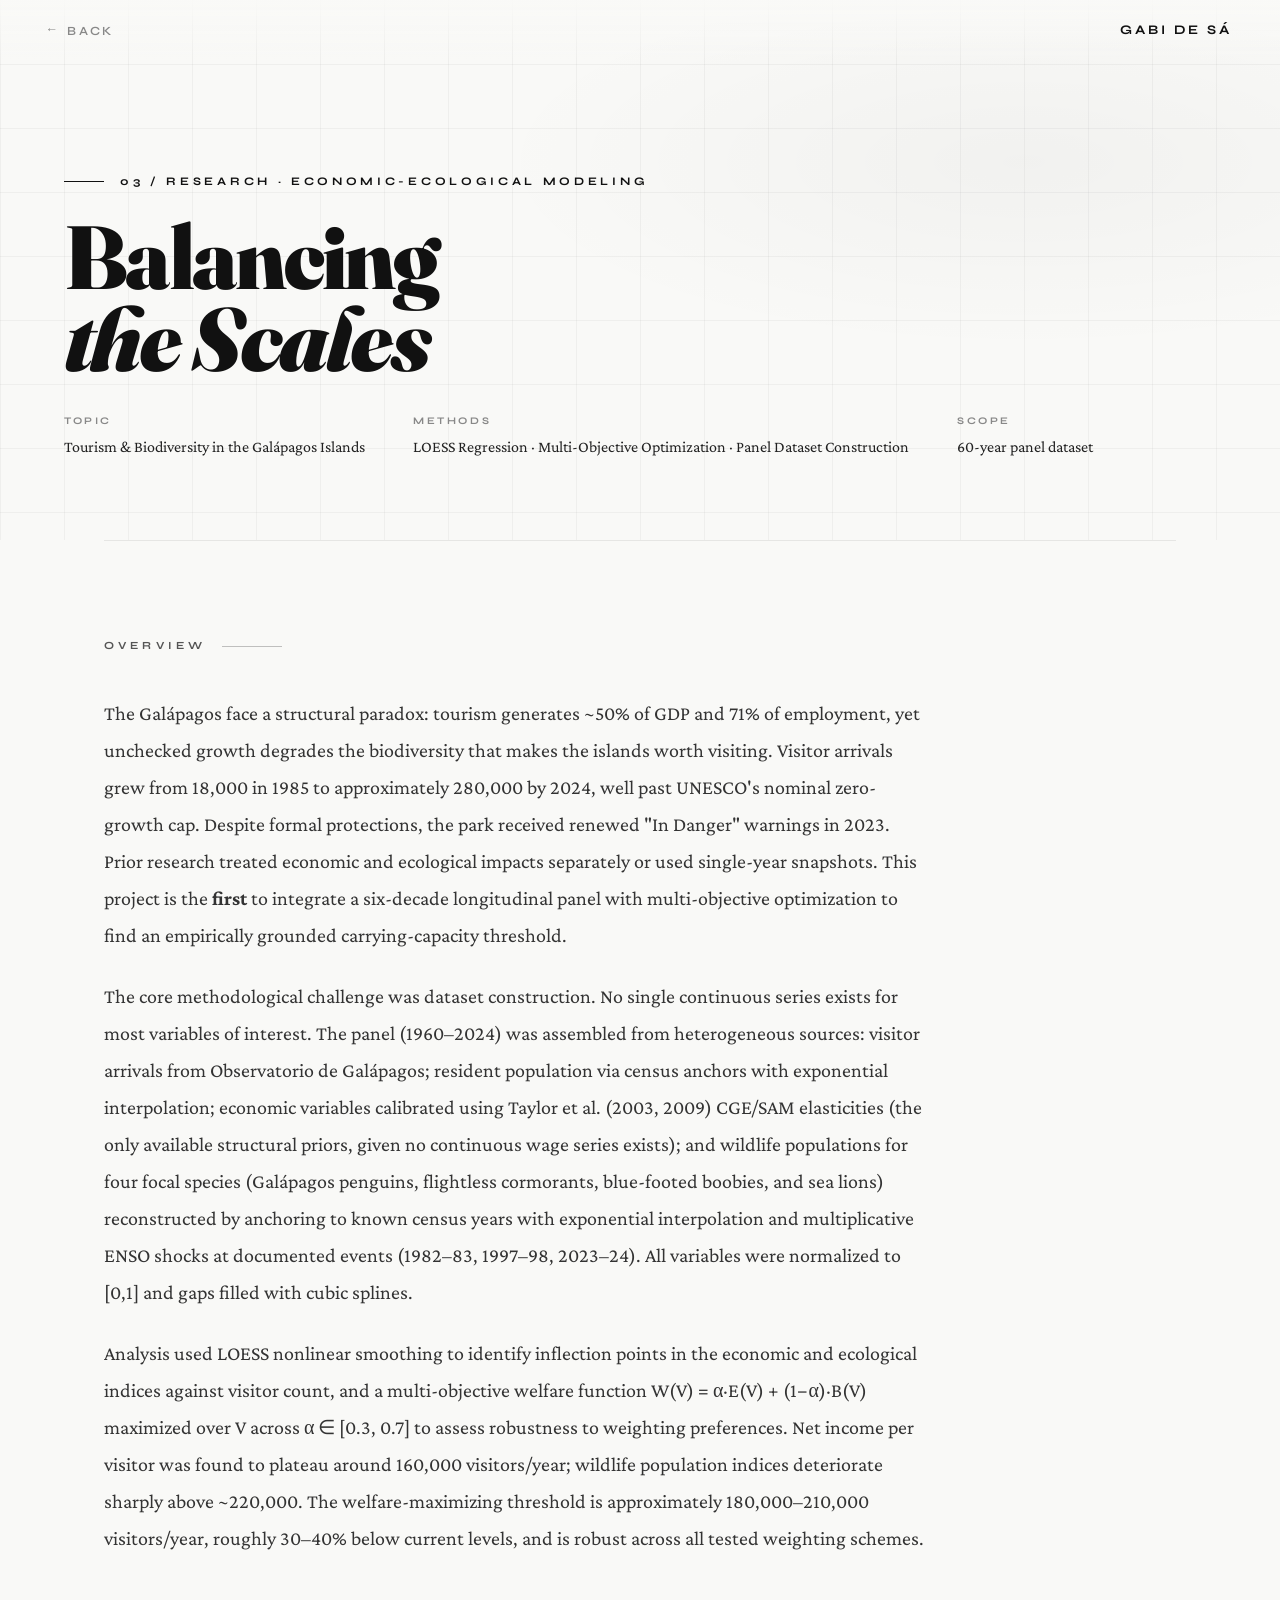
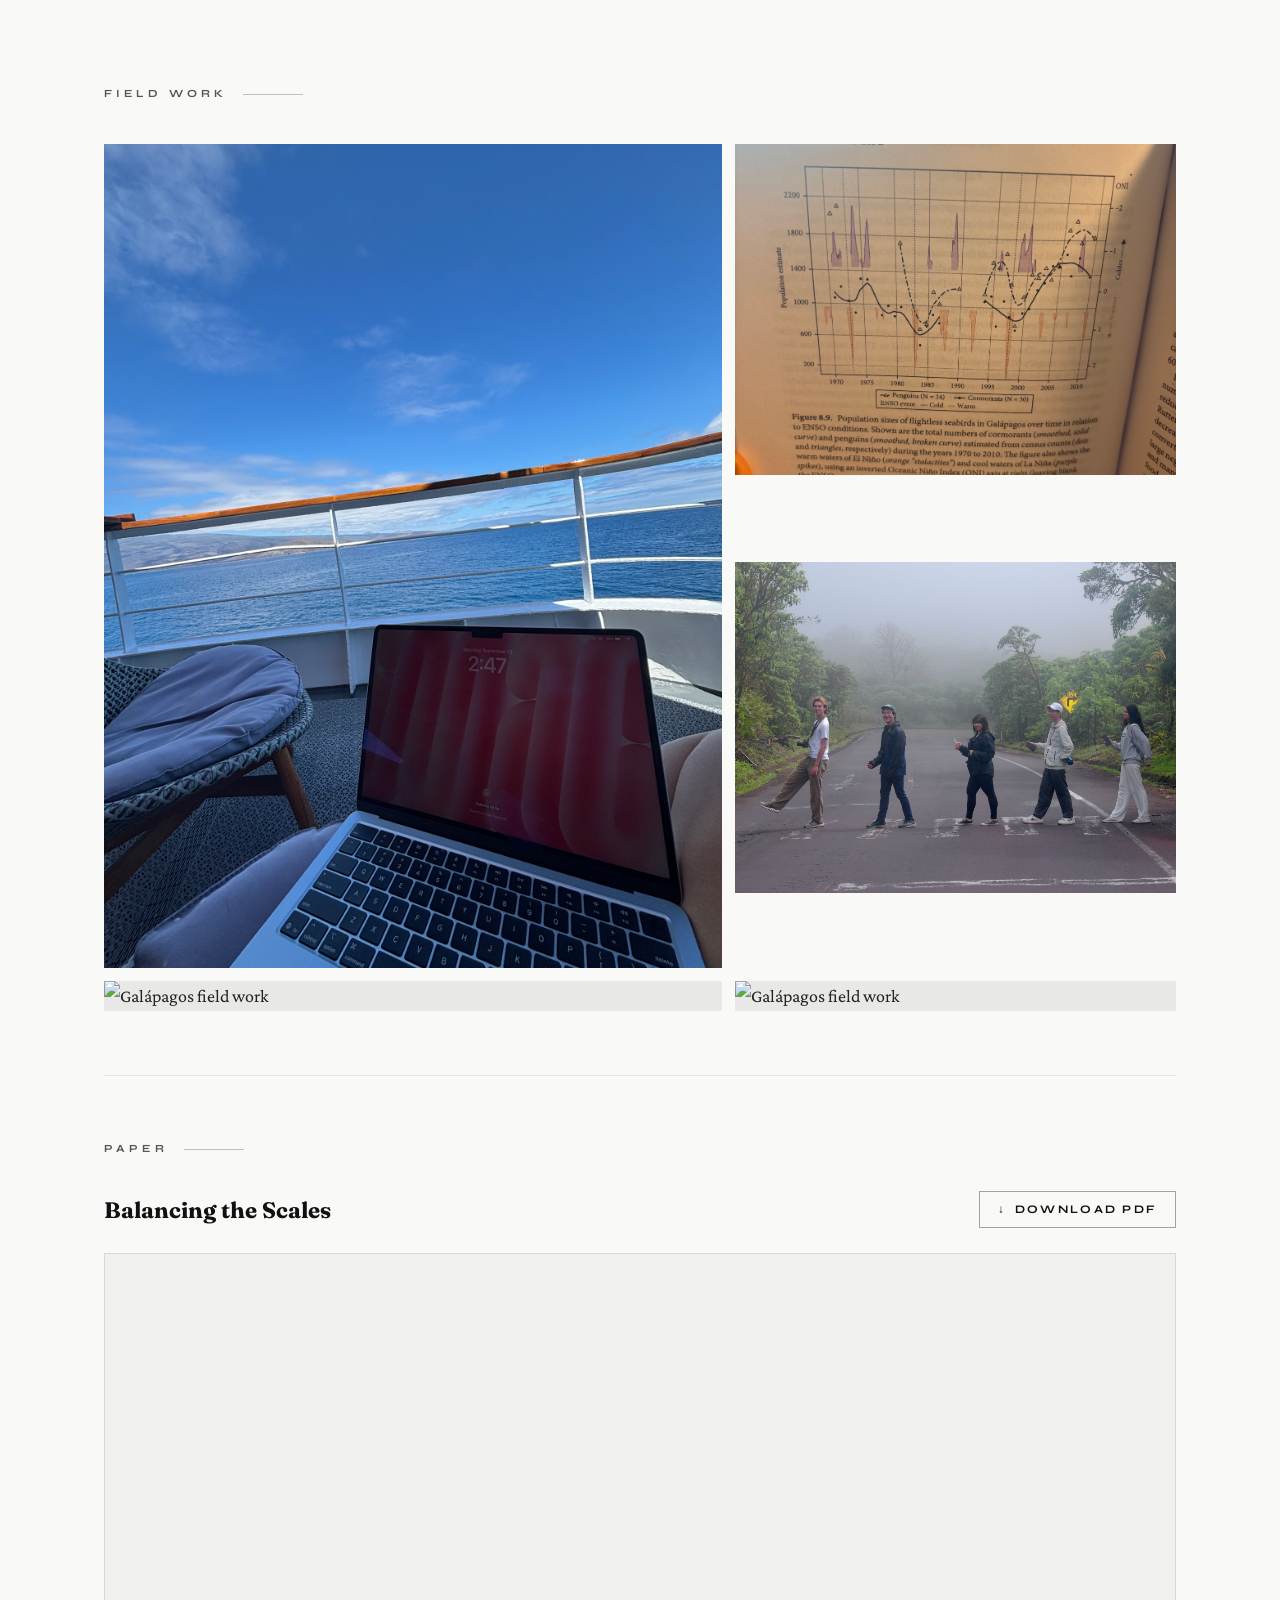
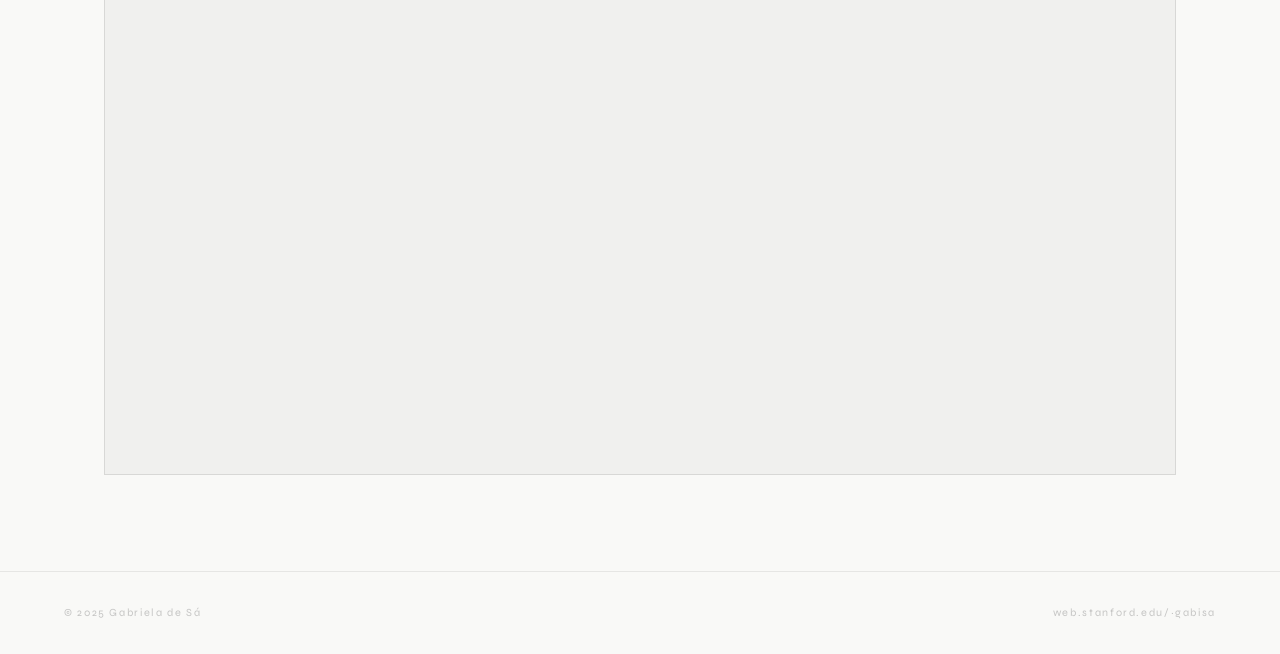
==== galapagos.html @ c9e09391 "Initial commit: personal portfolio site" ====
<!DOCTYPE html>
<html lang="en">
<head>
  <meta charset="UTF-8">
  <meta name="viewport" content="width=device-width, initial-scale=1.0">
  <title>Galápagos — Gabi de Sá</title>
  <link rel="preconnect" href="https://fonts.googleapis.com">
  <link rel="preconnect" href="https://fonts.gstatic.com" crossorigin>
  <link href="https://fonts.googleapis.com/css2?family=Fraunces:ital,opsz,wght@0,9..144,300..900;1,9..144,300..900&family=Syne:wght@400..800&family=Crimson+Pro:ital,wght@0,300..700;1,300..700&display=swap" rel="stylesheet">
  <link rel="stylesheet" href="styles.css">
  <style>
    /* ── PROJECT PAGE OVERRIDES ── */
    body { overflow-x: hidden; }

    .project-nav {
      position: fixed; top: 0; left: 0; right: 0; z-index: 100;
      padding: 1.2rem 3rem;
      display: flex; justify-content: space-between; align-items: center;
      background: linear-gradient(to bottom, rgba(249,249,247,0.97) 0%, transparent 100%);
    }
    .back-link {
      font-family: 'Syne', sans-serif; font-size: 0.78rem; font-weight: 600;
      letter-spacing: 0.18em; text-transform: uppercase;
      color: #888888; text-decoration: none; transition: color 0.2s;
      display: flex; align-items: center; gap: 0.6rem;
    }
    .back-link::before { content: '←'; font-family: monospace; }
    .back-link:hover { color: #111111; }
    .project-nav-name {
      font-family: 'Syne', sans-serif; font-weight: 700;
      font-size: 0.82rem; letter-spacing: 0.22em; text-transform: uppercase;
      color: #111111;
    }

    /* ── HERO ── */
    .project-hero {
      min-height: 60vh;
      display: flex; flex-direction: column; justify-content: flex-end;
      padding: 0 4rem 5rem;
      position: relative; overflow: hidden;
      background: var(--bg);
    }
    .project-hero-bg {
      position: absolute; inset: 0;
      background:
        radial-gradient(ellipse 60% 50% at 80% 30%, rgba(0,0,0,0.03) 0%, transparent 70%),
        var(--bg);
    }
    .project-hero-bg::after {
      content: '';
      position: absolute; inset: 0;
      background-image:
        linear-gradient(rgba(0,0,0,0.04) 1px, transparent 1px),
        linear-gradient(90deg, rgba(0,0,0,0.04) 1px, transparent 1px);
      background-size: 64px 64px;
    }
    .project-hero-content { position: relative; z-index: 1; margin-top: auto; }
    .project-tag {
      font-family: 'Syne', sans-serif; font-size: 0.72rem; font-weight: 700;
      letter-spacing: 0.32em; text-transform: uppercase; color: #111111;
      margin-bottom: 1.5rem;
      display: flex; align-items: center; gap: 1rem;
    }
    .project-tag::before {
      content: ''; display: block;
      width: 40px; height: 1px; background: #111111;
    }
    .project-title {
      font-family: 'Fraunces', Georgia, serif;
      font-size: clamp(2.8rem, 7vw, 7rem);
      font-weight: 900; line-height: 0.92; letter-spacing: -0.03em;
      color: #111111; margin-bottom: 2rem;
    }
    .project-title em { font-style: italic; }
    .project-meta {
      display: flex; gap: 3rem; flex-wrap: wrap; align-items: flex-start;
    }
    .meta-item { display: flex; flex-direction: column; gap: 0.2rem; }
    .meta-label {
      font-family: 'Syne', sans-serif; font-size: 0.63rem; font-weight: 700;
      letter-spacing: 0.26em; text-transform: uppercase; color: #888888;
    }
    .meta-value {
      font-family: 'Crimson Pro', Georgia, serif;
      font-size: 1rem; color: #222222;
    }

    /* ── CONTENT SECTIONS ── */
    .project-body { max-width: 1200px; margin: 0 auto; padding: 0 4rem; }

    /* Description */
    .desc-section {
      padding: 6rem 0 4rem;
      border-top: 1px solid rgba(0,0,0,0.08);
    }
    .desc-section .section-label { margin-bottom: 2.5rem; }
    .desc-text {
      font-family: 'Crimson Pro', Georgia, serif;
      font-size: 1.25rem; line-height: 1.85; color: #333333;
      max-width: 820px;
    }
    .desc-text + .desc-text { margin-top: 1.5rem; }

    /* Gallery */
    .gallery-section { padding: 4rem 0; }
    .gallery-section .section-label { margin-bottom: 2.5rem; }
    .gallery-grid {
      display: grid;
      grid-template-columns: 1.4fr 1fr;
      grid-template-rows: auto auto;
      gap: 0.8rem;
    }
    .gallery-item {
      overflow: hidden; position: relative;
      background: #e8e8e6;
    }
    .gallery-item img {
      width: 100%; height: 100%;
      object-fit: cover; display: block;
      transition: transform 0.6s cubic-bezier(0.16,1,0.3,1);
    }
    .gallery-item:hover img { transform: scale(1.03); }
    .gallery-item.large { grid-row: span 2; }
    .gallery-item.tall { aspect-ratio: 4/3; }
    .gallery-item.wide { aspect-ratio: 16/9; }

    /* PDF */
    .pdf-section {
      padding: 4rem 0 6rem;
      border-top: 1px solid rgba(0,0,0,0.08);
    }
    .pdf-section .section-label { margin-bottom: 2rem; }
    .pdf-header {
      display: flex; justify-content: space-between; align-items: center;
      margin-bottom: 1.5rem; flex-wrap: wrap; gap: 1rem;
    }
    .pdf-title-text {
      font-family: 'Fraunces', Georgia, serif;
      font-size: 1.4rem; font-weight: 700; color: #111111;
    }
    .pdf-download {
      font-family: 'Syne', sans-serif; font-size: 0.72rem; font-weight: 700;
      letter-spacing: 0.2em; text-transform: uppercase;
      color: #111111; text-decoration: none;
      border: 1px solid rgba(0,0,0,0.35);
      padding: 0.5rem 1.1rem;
      display: inline-flex; align-items: center; gap: 0.5rem;
      transition: background 0.2s, color 0.2s;
    }
    .pdf-download::before { content: '↓'; font-family: monospace; }
    .pdf-download:hover { background: #111111; color: #f9f9f7; }
    .pdf-embed-wrap {
      border: 1px solid rgba(0,0,0,0.1);
      background: #f0f0ee;
    }
    .pdf-embed-wrap iframe {
      width: 100%; height: 820px;
      border: none; display: block;
    }

    /* Footer */
    .project-footer {
      padding: 2rem 4rem;
      border-top: 1px solid rgba(0,0,0,0.08);
      display: flex; justify-content: space-between; align-items: center;
    }
    .project-footer span {
      font-family: 'Syne', sans-serif; font-size: 0.68rem;
      letter-spacing: 0.15em; color: #888888; opacity: 0.45;
    }

    /* ── RESPONSIVE ── */
    @media (max-width: 800px) {
      .project-nav { padding: 1rem 1.5rem; }
      .project-hero { padding: 0 1.5rem 3.5rem; }
      .project-body { padding: 0 1.5rem; }
      .gallery-grid { grid-template-columns: 1fr; grid-template-rows: auto; }
      .gallery-item.large { grid-row: span 1; }
      .pdf-embed-wrap iframe { height: 500px; }
      .project-footer { padding: 2rem 1.5rem; flex-direction: column; gap: 0.5rem; }
    }
  </style>
</head>
<body>

  <nav class="project-nav">
    <a class="back-link" href="index.html">Back</a>
    <span class="project-nav-name">Gabi de Sá</span>
  </nav>

  <!-- ═══ HERO ═══ -->
  <div class="project-hero">
    <div class="project-hero-bg"></div>
    <div class="project-hero-content">
      <div class="project-tag">03 / Research · Economic-Ecological Modeling</div>
      <h1 class="project-title">
        Balancing<br><em>the Scales</em>
      </h1>
      <div class="project-meta">
        <div class="meta-item">
          <span class="meta-label">Topic</span>
          <span class="meta-value">Tourism & Biodiversity in the Galápagos Islands</span>
        </div>
        <div class="meta-item">
          <span class="meta-label">Methods</span>
          <span class="meta-value">LOESS Regression · Multi-Objective Optimization · Panel Dataset Construction</span>
        </div>
        <div class="meta-item">
          <span class="meta-label">Scope</span>
          <span class="meta-value">60-year panel dataset</span>
        </div>
      </div>
    </div>
  </div>

  <div class="project-body">

    <!-- Description -->
    <div class="desc-section reveal">
      <div class="section-label">Overview</div>
      <p class="desc-text">
        The Galápagos face a structural paradox: tourism generates ~50% of GDP and 71% of employment, yet unchecked growth degrades the biodiversity that makes the islands worth visiting. Visitor arrivals grew from 18,000 in 1985 to approximately 280,000 by 2024, well past UNESCO's nominal zero-growth cap. Despite formal protections, the park received renewed "In Danger" warnings in 2023. Prior research treated economic and ecological impacts separately or used single-year snapshots. This project is the <strong>first</strong> to integrate a six-decade longitudinal panel with multi-objective optimization to find an empirically grounded carrying-capacity threshold.
      </p>

      <p class="desc-text">
        The core methodological challenge was dataset construction. No single continuous series exists for most variables of interest. The panel (1960–2024) was assembled from heterogeneous sources: visitor arrivals from Observatorio de Galápagos; resident population via census anchors with exponential interpolation; economic variables calibrated using Taylor et al. (2003, 2009) CGE/SAM elasticities (the only available structural priors, given no continuous wage series exists); and wildlife populations for four focal species (Galápagos penguins, flightless cormorants, blue-footed boobies, and sea lions) reconstructed by anchoring to known census years with exponential interpolation and multiplicative ENSO shocks at documented events (1982–83, 1997–98, 2023–24). All variables were normalized to [0,1] and gaps filled with cubic splines.
      </p>

      <p class="desc-text">
        Analysis used LOESS nonlinear smoothing to identify inflection points in the economic and ecological indices against visitor count, and a multi-objective welfare function W(V) = α·E(V) + (1−α)·B(V) maximized over V across α ∈ [0.3, 0.7] to assess robustness to weighting preferences. Net income per visitor was found to plateau around 160,000 visitors/year; wildlife population indices deteriorate sharply above ~220,000. The welfare-maximizing threshold is approximately 180,000–210,000 visitors/year, roughly 30–40% below current levels, and is robust across all tested weighting schemes.
      </p>
    </div>

    <!-- Gallery -->
    <div class="gallery-section reveal d1">
      <div class="section-label">Field Work</div>
      <div class="gallery-grid">
        <div class="gallery-item large">
          <img src="images/galapagos/photo1.jpg" alt="Galápagos field work">
        </div>
        <div class="gallery-item tall">
          <img src="images/galapagos/photo2.jpg" alt="Galápagos field work">
        </div>
        <div class="gallery-item tall">
          <img src="images/galapagos/photo4.jpg" alt="Galápagos field work">
        </div>
        <div class="gallery-item large">
          <img src="images/galapagos/photo5.jpg" alt="Galápagos field work">
        </div>
        <div class="gallery-item large">
          <img src="images/galapagos/photo6.jpg" alt="Galápagos field work">
        </div>
      </div>
    </div>

    <!-- PDF -->
    <div class="pdf-section reveal d2">
      <div class="section-label">Paper</div>
      <div class="pdf-header">
        <span class="pdf-title-text">Balancing the Scales</span>
        <a class="pdf-download" href="balancing-the-scales.pdf" download>Download PDF</a>
      </div>
      <div class="pdf-embed-wrap">
        <iframe src="balancing-the-scales.pdf" title="Balancing the Scales — Full Paper"></iframe>
      </div>
    </div>

  </div>

  <footer class="project-footer">
    <span>© 2025 Gabriela de Sá</span>
    <span>web.stanford.edu/~gabisa</span>
  </footer>

  <script>
    const observer = new IntersectionObserver((entries) => {
      entries.forEach(e => { if (e.isIntersecting) e.target.classList.add('visible'); });
    }, { threshold: 0.05 });
    document.querySelectorAll('.reveal').forEach(el => observer.observe(el));
  </script>

</body>
</html>
---- styles.css ----
:root {
  --bg: #f9f9f7;
  --surface: #ffffff;
  --surface2: #f0f0ee;
  --amber: #111111;
  --green: #555555;
  --cream: #222222;
  --muted: #888888;
  --white: #111111;
}

*, *::before, *::after { box-sizing: border-box; margin: 0; padding: 0; }
html { scroll-behavior: smooth; }
body {
  background: var(--bg);
  color: #222222;
  font-family: 'Crimson Pro', Georgia, serif;
  font-size: 18px;
  line-height: 1.7;
  overflow-x: hidden;
}

/* NAV */
nav {
  position: fixed; top: 0; left: 0; right: 0; z-index: 100;
  padding: 1.2rem 3rem;
  display: flex; justify-content: space-between; align-items: center;
  background: linear-gradient(to bottom, rgba(249,249,247,0.97) 0%, transparent 100%);
}
.nav-name {
  font-family: 'Syne', sans-serif; font-weight: 700;
  font-size: 0.82rem; letter-spacing: 0.22em; text-transform: uppercase;
  color: var(--amber);
}
.nav-links { display: flex; gap: 2.5rem; list-style: none; }
.nav-links a {
  font-family: 'Syne', sans-serif; font-size: 0.78rem; font-weight: 500;
  letter-spacing: 0.15em; text-transform: uppercase;
  color: var(--muted); text-decoration: none; transition: color 0.2s;
}
.nav-links a:hover { color: var(--cream); }

/* ── HERO ── */
#hero {
  min-height: 100vh;
  display: flex; flex-direction: column; justify-content: flex-end;
  padding: 0 4rem 6rem;
  position: relative; overflow: hidden;
}
.hero-bg {
  position: absolute; inset: 0;
  background:
    radial-gradient(ellipse 65% 55% at 75% 35%, rgba(0,0,0,0.03) 0%, transparent 70%),
    radial-gradient(ellipse 45% 65% at 15% 75%, rgba(0,0,0,0.04) 0%, transparent 60%),
    var(--bg);
}
.hero-bg::after {
  content: '';
  position: absolute; inset: 0;
  background-image:
    linear-gradient(rgba(0,0,0,0.04) 1px, transparent 1px),
    linear-gradient(90deg, rgba(0,0,0,0.04) 1px, transparent 1px);
  background-size: 64px 64px;
}
.hero-content { position: relative; z-index: 1; }
.hero-label {
  font-family: 'Syne', sans-serif; font-size: 0.72rem; font-weight: 700;
  letter-spacing: 0.32em; text-transform: uppercase; color: var(--amber);
  margin-bottom: 1.5rem;
  display: flex; align-items: center; gap: 1rem;
}
.hero-label::before {
  content: ''; display: block;
  width: 40px; height: 1px; background: var(--amber);
}
h1.hero-name {
  font-family: 'Fraunces', Georgia, serif;
  font-size: clamp(5.5rem, 15vw, 14rem);
  font-weight: 900; line-height: 0.87; letter-spacing: -0.03em;
  color: var(--white); margin-bottom: 2.5rem;
}
h1.hero-name .italic { font-style: italic; color: var(--amber); }
.hero-bottom {
  display: flex; justify-content: space-between; align-items: flex-end;
  gap: 2rem; flex-wrap: wrap;
}
.hero-desc {
  max-width: 460px; font-size: 1.1rem;
  color: var(--muted); font-style: italic; line-height: 1.65;
}
.hero-desc strong { color: var(--cream); font-style: normal; }
.hero-tags { display: flex; flex-direction: column; align-items: flex-end; gap: 0.4rem; }
.hero-tag {
  font-family: 'Syne', sans-serif; font-size: 0.73rem;
  letter-spacing: 0.18em; text-transform: uppercase; color: var(--muted);
}

/* ── SHARED SECTION ── */
section { padding: 8rem 4rem; position: relative; }
.section-label {
  font-family: 'Syne', sans-serif; font-size: 0.68rem; font-weight: 700;
  letter-spacing: 0.38em; text-transform: uppercase; color: var(--green);
  margin-bottom: 3.5rem;
  display: flex; align-items: center; gap: 1rem;
}
.section-label::after {
  content: ''; display: block; width: 60px; height: 1px;
  background: var(--green); opacity: 0.35;
}
.section-title {
  font-family: 'Fraunces', Georgia, serif;
  font-size: clamp(2.4rem, 5vw, 4.2rem);
  font-weight: 700; line-height: 1.1; letter-spacing: -0.02em;
  color: var(--white); margin-bottom: 2.5rem;
}
.section-title em { font-style: italic; color: var(--amber); }

/* ── ABOUT ── */
#about { background: var(--surface); }
.about-grid {
  display: grid; grid-template-columns: 1fr 1.4fr;
  gap: 6rem; align-items: start; margin-top: 1rem;
}
.big-quote {
  font-family: 'Fraunces', Georgia, serif;
  font-size: clamp(4rem, 8vw, 7rem);
  font-weight: 900; font-style: italic;
  color: var(--amber); opacity: 0.18; margin-bottom: 2.5rem; line-height: 1;
}
.about-stat { display: flex; flex-direction: column; gap: 1.6rem; }
.stat-item { border-left: 2px solid var(--amber); padding-left: 1.2rem; }
.stat-num {
  font-family: 'Fraunces', Georgia, serif;
  font-size: 2.2rem; font-weight: 900; color: var(--amber); line-height: 1;
}
.stat-label {
  font-family: 'Syne', sans-serif; font-size: 0.72rem;
  letter-spacing: 0.16em; text-transform: uppercase;
  color: var(--muted); margin-top: 0.2rem;
}
.langs { display: flex; flex-wrap: wrap; gap: 0.6rem; margin-top: 2.5rem; }
.lang-pill {
  font-family: 'Syne', sans-serif; font-size: 0.7rem; font-weight: 600;
  letter-spacing: 0.14em; text-transform: uppercase;
  padding: 0.38rem 0.85rem;
  border: 1px solid rgba(0,0,0,0.12);
  color: var(--muted); border-radius: 2px;
}
.about-right p {
  color: var(--cream); font-size: 1.12rem; line-height: 1.82;
  margin-bottom: 1.3rem;
}
.about-right p:last-child { margin-bottom: 0; }

/* ── RESEARCH ── */
#research { background: var(--bg); }
.research-grid {
  display: grid; grid-template-columns: 1fr 1fr;
  gap: 1.5rem; margin-top: 2rem;
}
.research-card {
  background: var(--surface);
  border: 1px solid rgba(0,0,0,0.08);
  padding: 2.5rem; position: relative; overflow: hidden;
  transition: border-color 0.3s, transform 0.35s;
  text-decoration: none; color: inherit; display: block;
}
.research-card::before {
  content: ''; position: absolute;
  top: 0; left: 0; width: 3px; height: 0;
  background: var(--amber); transition: height 0.4s ease;
}
.research-card:hover::before { height: 100%; }
.research-card:hover {
  border-color: rgba(0,0,0,0.3);
  transform: translateY(-4px);
}
.card-num {
  font-family: 'Fraunces', Georgia, serif;
  font-size: 4rem; font-weight: 900; font-style: italic;
  color: var(--amber); opacity: 0.12;
  position: absolute; top: 1rem; right: 1.8rem; line-height: 1;
}
.card-tag {
  font-family: 'Syne', sans-serif; font-size: 0.63rem; font-weight: 700;
  letter-spacing: 0.26em; text-transform: uppercase;
  color: var(--green); margin-bottom: 0.9rem;
}
.card-title {
  font-family: 'Fraunces', Georgia, serif;
  font-size: 1.35rem; font-weight: 700;
  color: var(--white); line-height: 1.3; margin-bottom: 0.9rem;
}
.card-body { font-size: 0.93rem; color: var(--muted); line-height: 1.72; }

/* ── VENTURES ── */
#ventures { background: var(--surface); }
.ventures-list { margin-top: 2rem; border-top: 1px solid rgba(0,0,0,0.1); }
.venture-item {
  display: grid; grid-template-columns: 70px 1fr auto;
  gap: 2rem; align-items: center;
  padding: 2rem 0; border-bottom: 1px solid rgba(0,0,0,0.1);
  transition: padding-left 0.3s;
}
.venture-item:hover { padding-left: 0.5rem; }
.venture-item:hover .venture-name { color: var(--amber); }
.venture-year {
  font-family: 'Syne', sans-serif; font-size: 0.72rem;
  font-weight: 600; letter-spacing: 0.1em; color: var(--muted);
}
.venture-name {
  font-family: 'Fraunces', Georgia, serif;
  font-size: 1.55rem; font-weight: 700;
  color: var(--white); transition: color 0.3s; line-height: 1.2;
}
.venture-sub {
  font-family: 'Syne', sans-serif; font-size: 0.72rem;
  letter-spacing: 0.1em; text-transform: uppercase;
  color: var(--muted); margin-top: 0.25rem;
}
.venture-tag {
  font-family: 'Syne', sans-serif; font-size: 0.63rem; font-weight: 700;
  letter-spacing: 0.22em; text-transform: uppercase;
  padding: 0.32rem 0.8rem;
  border: 1px solid rgba(0,0,0,0.25); color: #333333;
  white-space: nowrap;
}
.venture-tag.amber {
  border-color: rgba(0,0,0,0.5); color: #111111; font-weight: 800;
}

/* ── CONTACT ── */
#contact { background: var(--bg); text-align: center; padding: 10rem 4rem; }
#contact .section-label { justify-content: center; }
#contact .section-label::after { display: none; }
.contact-title {
  font-family: 'Fraunces', Georgia, serif;
  font-size: clamp(3.5rem, 10vw, 8rem);
  font-weight: 900; font-style: italic; line-height: 1;
  color: var(--white); margin-bottom: 1.5rem;
}
.contact-sub {
  color: var(--muted); font-size: 1.1rem; font-style: italic;
  max-width: 440px; margin: 0 auto 3rem;
}
.contact-links { display: flex; justify-content: center; gap: 3rem; flex-wrap: wrap; }
.contact-link {
  font-family: 'Syne', sans-serif; font-size: 0.78rem; font-weight: 700;
  letter-spacing: 0.25em; text-transform: uppercase;
  color: var(--muted); text-decoration: none; transition: color 0.2s;
  display: flex; align-items: center; gap: 0.5rem;
}
.contact-link::before { content: '↗'; font-family: monospace; }
.contact-link:hover { color: var(--amber); }

/* ── FOOTER ── */
footer {
  padding: 2rem 4rem;
  border-top: 1px solid rgba(0,0,0,0.08);
  display: flex; justify-content: space-between; align-items: center;
}
footer span {
  font-family: 'Syne', sans-serif; font-size: 0.68rem;
  letter-spacing: 0.15em; color: var(--muted); opacity: 0.45;
}

/* ── SCROLL REVEAL ── */
.reveal {
  opacity: 0; transform: translateY(28px);
  transition: opacity 0.85s cubic-bezier(0.16,1,0.3,1), transform 0.85s cubic-bezier(0.16,1,0.3,1);
}
.reveal.visible { opacity: 1; transform: none; }
.d1 { transition-delay: 0.1s; }
.d2 { transition-delay: 0.2s; }
.d3 { transition-delay: 0.3s; }
.d4 { transition-delay: 0.45s; }

/* ── RESPONSIVE ── */
@media (max-width: 800px) {
  nav { padding: 1rem 1.5rem; }
  .nav-links { display: none; }
  #hero { padding: 0 1.5rem 4rem; }
  section { padding: 5rem 1.5rem; }
  .about-grid { grid-template-columns: 1fr; gap: 3rem; }
  .research-grid { grid-template-columns: 1fr; }
  .venture-item { grid-template-columns: 1fr; gap: 0.4rem; }
  .venture-tag { align-self: flex-start; }
  .hero-tags { align-items: flex-start; }
  footer { flex-direction: column; gap: 0.5rem; text-align: center; }
}
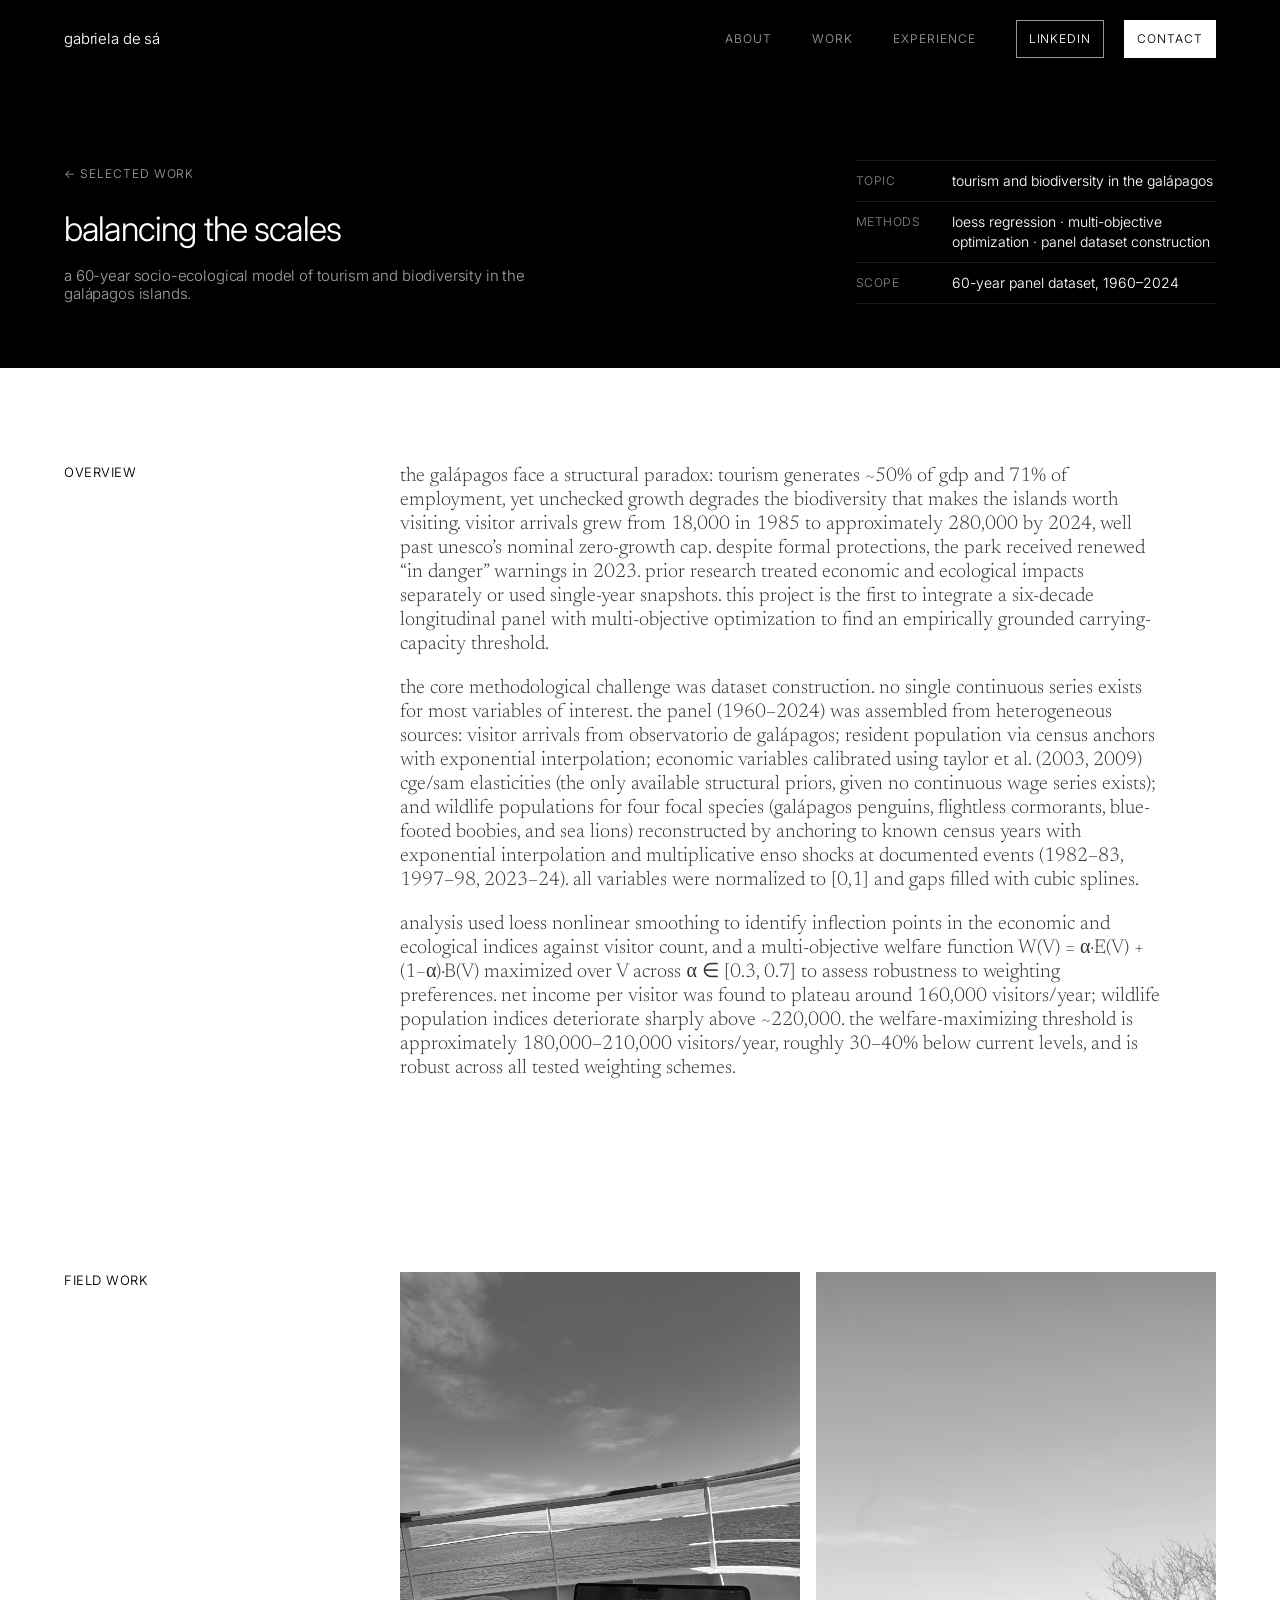
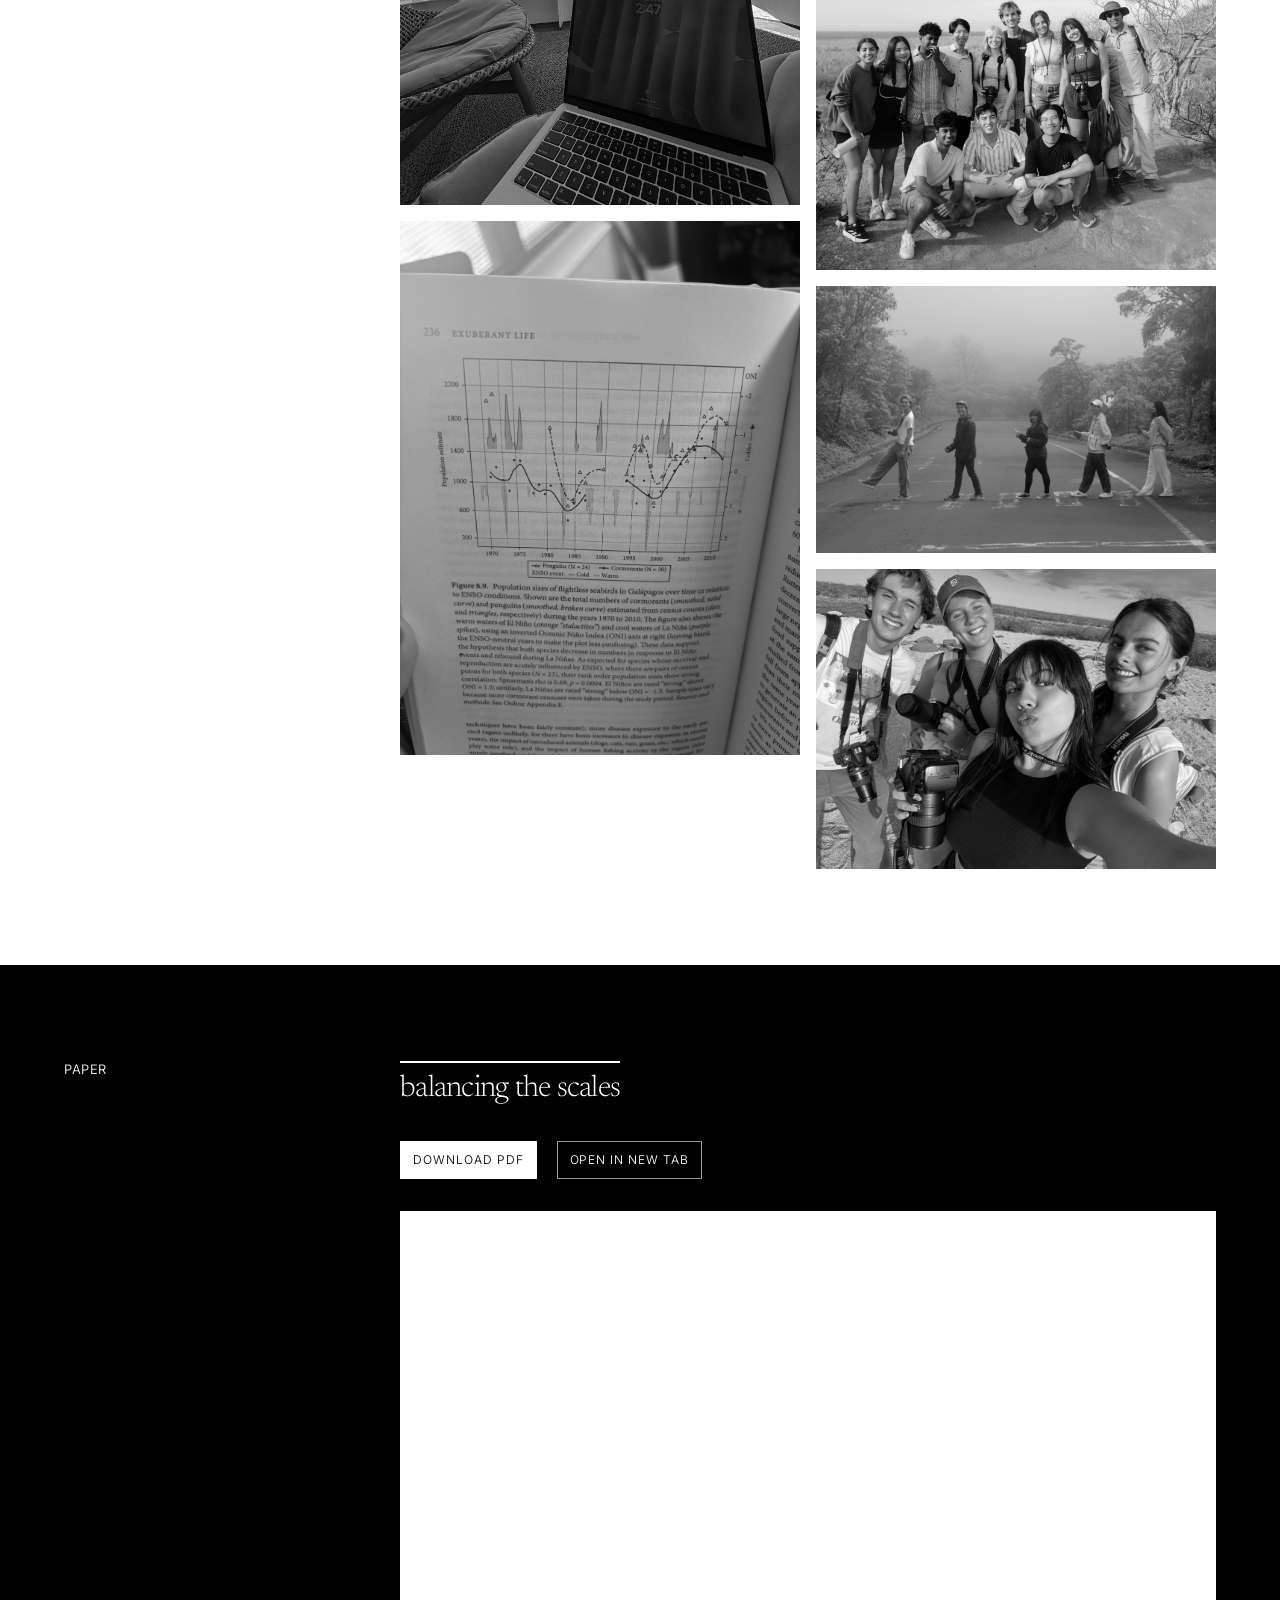
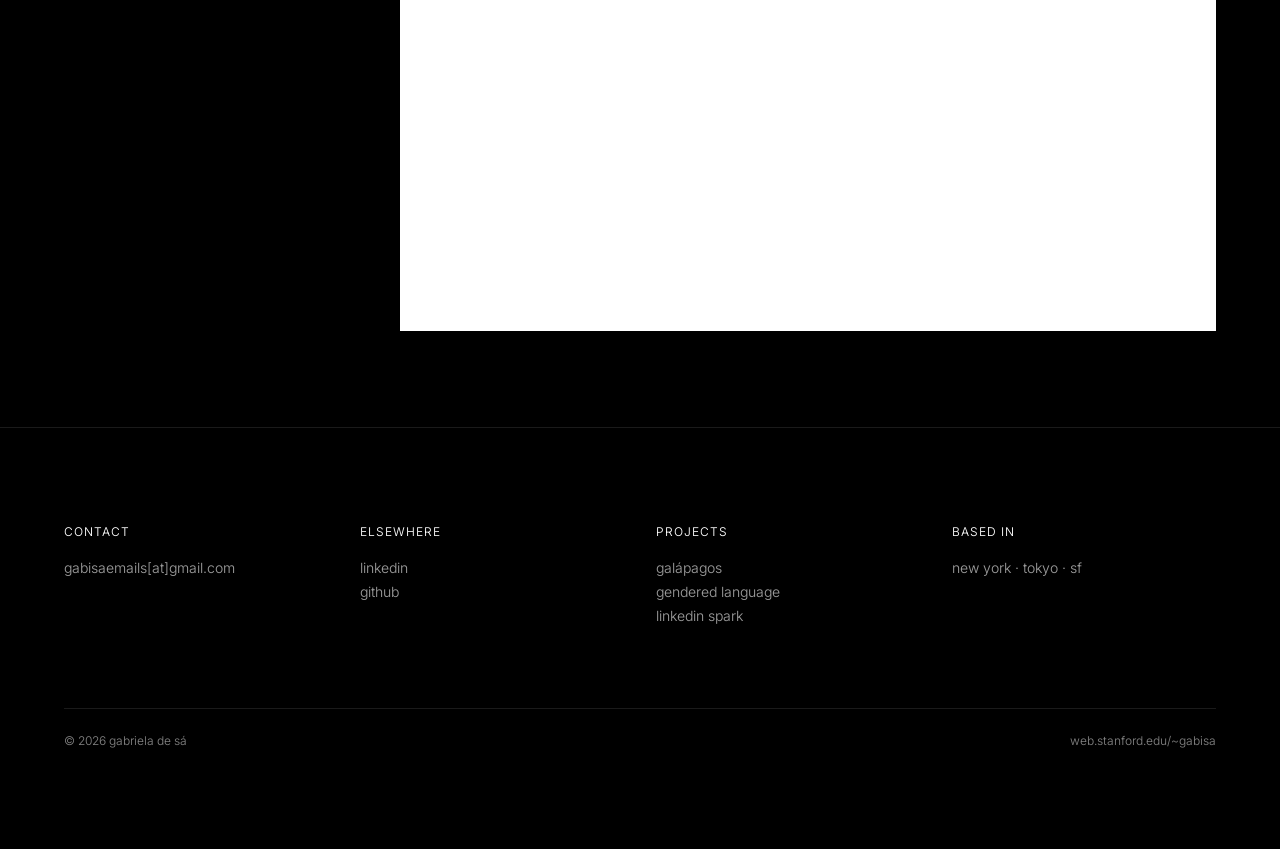
==== commit 19079f93: "Redesign site in black-and-white editorial style - New homepage: hero with portrait, numbered about " ====
--- a/galapagos.html
+++ b/galapagos.html
@@ -3,281 +3,137 @@
 <head>
   <meta charset="UTF-8">
   <meta name="viewport" content="width=device-width, initial-scale=1.0">
-  <title>Galápagos — Gabi de Sá</title>
+  <title>Balancing the Scales · Gabriela de Sá</title>
+  <meta name="description" content="A 60-year socio-ecological model of tourism and biodiversity in the Galápagos Islands.">
   <link rel="preconnect" href="https://fonts.googleapis.com">
   <link rel="preconnect" href="https://fonts.gstatic.com" crossorigin>
-  <link href="https://fonts.googleapis.com/css2?family=Fraunces:ital,opsz,wght@0,9..144,300..900;1,9..144,300..900&family=Syne:wght@400..800&family=Crimson+Pro:ital,wght@0,300..700;1,300..700&display=swap" rel="stylesheet">
-  <link rel="stylesheet" href="styles.css">
-  <style>
-    /* ── PROJECT PAGE OVERRIDES ── */
-    body { overflow-x: hidden; }
-
-    .project-nav {
-      position: fixed; top: 0; left: 0; right: 0; z-index: 100;
-      padding: 1.2rem 3rem;
-      display: flex; justify-content: space-between; align-items: center;
-      background: linear-gradient(to bottom, rgba(249,249,247,0.97) 0%, transparent 100%);
-    }
-    .back-link {
-      font-family: 'Syne', sans-serif; font-size: 0.78rem; font-weight: 600;
-      letter-spacing: 0.18em; text-transform: uppercase;
-      color: #888888; text-decoration: none; transition: color 0.2s;
-      display: flex; align-items: center; gap: 0.6rem;
-    }
-    .back-link::before { content: '←'; font-family: monospace; }
-    .back-link:hover { color: #111111; }
-    .project-nav-name {
-      font-family: 'Syne', sans-serif; font-weight: 700;
-      font-size: 0.82rem; letter-spacing: 0.22em; text-transform: uppercase;
-      color: #111111;
-    }
-
-    /* ── HERO ── */
-    .project-hero {
-      min-height: 60vh;
-      display: flex; flex-direction: column; justify-content: flex-end;
-      padding: 0 4rem 5rem;
-      position: relative; overflow: hidden;
-      background: var(--bg);
-    }
-    .project-hero-bg {
-      position: absolute; inset: 0;
-      background:
-        radial-gradient(ellipse 60% 50% at 80% 30%, rgba(0,0,0,0.03) 0%, transparent 70%),
-        var(--bg);
-    }
-    .project-hero-bg::after {
-      content: '';
-      position: absolute; inset: 0;
-      background-image:
-        linear-gradient(rgba(0,0,0,0.04) 1px, transparent 1px),
-        linear-gradient(90deg, rgba(0,0,0,0.04) 1px, transparent 1px);
-      background-size: 64px 64px;
-    }
-    .project-hero-content { position: relative; z-index: 1; margin-top: auto; }
-    .project-tag {
-      font-family: 'Syne', sans-serif; font-size: 0.72rem; font-weight: 700;
-      letter-spacing: 0.32em; text-transform: uppercase; color: #111111;
-      margin-bottom: 1.5rem;
-      display: flex; align-items: center; gap: 1rem;
-    }
-    .project-tag::before {
-      content: ''; display: block;
-      width: 40px; height: 1px; background: #111111;
-    }
-    .project-title {
-      font-family: 'Fraunces', Georgia, serif;
-      font-size: clamp(2.8rem, 7vw, 7rem);
-      font-weight: 900; line-height: 0.92; letter-spacing: -0.03em;
-      color: #111111; margin-bottom: 2rem;
-    }
-    .project-title em { font-style: italic; }
-    .project-meta {
-      display: flex; gap: 3rem; flex-wrap: wrap; align-items: flex-start;
-    }
-    .meta-item { display: flex; flex-direction: column; gap: 0.2rem; }
-    .meta-label {
-      font-family: 'Syne', sans-serif; font-size: 0.63rem; font-weight: 700;
-      letter-spacing: 0.26em; text-transform: uppercase; color: #888888;
-    }
-    .meta-value {
-      font-family: 'Crimson Pro', Georgia, serif;
-      font-size: 1rem; color: #222222;
-    }
-
-    /* ── CONTENT SECTIONS ── */
-    .project-body { max-width: 1200px; margin: 0 auto; padding: 0 4rem; }
-
-    /* Description */
-    .desc-section {
-      padding: 6rem 0 4rem;
-      border-top: 1px solid rgba(0,0,0,0.08);
-    }
-    .desc-section .section-label { margin-bottom: 2.5rem; }
-    .desc-text {
-      font-family: 'Crimson Pro', Georgia, serif;
-      font-size: 1.25rem; line-height: 1.85; color: #333333;
-      max-width: 820px;
-    }
-    .desc-text + .desc-text { margin-top: 1.5rem; }
-
-    /* Gallery */
-    .gallery-section { padding: 4rem 0; }
-    .gallery-section .section-label { margin-bottom: 2.5rem; }
-    .gallery-grid {
-      display: grid;
-      grid-template-columns: 1.4fr 1fr;
-      grid-template-rows: auto auto;
-      gap: 0.8rem;
-    }
-    .gallery-item {
-      overflow: hidden; position: relative;
-      background: #e8e8e6;
-    }
-    .gallery-item img {
-      width: 100%; height: 100%;
-      object-fit: cover; display: block;
-      transition: transform 0.6s cubic-bezier(0.16,1,0.3,1);
-    }
-    .gallery-item:hover img { transform: scale(1.03); }
-    .gallery-item.large { grid-row: span 2; }
-    .gallery-item.tall { aspect-ratio: 4/3; }
-    .gallery-item.wide { aspect-ratio: 16/9; }
-
-    /* PDF */
-    .pdf-section {
-      padding: 4rem 0 6rem;
-      border-top: 1px solid rgba(0,0,0,0.08);
-    }
-    .pdf-section .section-label { margin-bottom: 2rem; }
-    .pdf-header {
-      display: flex; justify-content: space-between; align-items: center;
-      margin-bottom: 1.5rem; flex-wrap: wrap; gap: 1rem;
-    }
-    .pdf-title-text {
-      font-family: 'Fraunces', Georgia, serif;
-      font-size: 1.4rem; font-weight: 700; color: #111111;
-    }
-    .pdf-download {
-      font-family: 'Syne', sans-serif; font-size: 0.72rem; font-weight: 700;
-      letter-spacing: 0.2em; text-transform: uppercase;
-      color: #111111; text-decoration: none;
-      border: 1px solid rgba(0,0,0,0.35);
-      padding: 0.5rem 1.1rem;
-      display: inline-flex; align-items: center; gap: 0.5rem;
-      transition: background 0.2s, color 0.2s;
-    }
-    .pdf-download::before { content: '↓'; font-family: monospace; }
-    .pdf-download:hover { background: #111111; color: #f9f9f7; }
-    .pdf-embed-wrap {
-      border: 1px solid rgba(0,0,0,0.1);
-      background: #f0f0ee;
-    }
-    .pdf-embed-wrap iframe {
-      width: 100%; height: 820px;
-      border: none; display: block;
-    }
-
-    /* Footer */
-    .project-footer {
-      padding: 2rem 4rem;
-      border-top: 1px solid rgba(0,0,0,0.08);
-      display: flex; justify-content: space-between; align-items: center;
-    }
-    .project-footer span {
-      font-family: 'Syne', sans-serif; font-size: 0.68rem;
-      letter-spacing: 0.15em; color: #888888; opacity: 0.45;
-    }
-
-    /* ── RESPONSIVE ── */
-    @media (max-width: 800px) {
-      .project-nav { padding: 1rem 1.5rem; }
-      .project-hero { padding: 0 1.5rem 3.5rem; }
-      .project-body { padding: 0 1.5rem; }
-      .gallery-grid { grid-template-columns: 1fr; grid-template-rows: auto; }
-      .gallery-item.large { grid-row: span 1; }
-      .pdf-embed-wrap iframe { height: 500px; }
-      .project-footer { padding: 2rem 1.5rem; flex-direction: column; gap: 0.5rem; }
-    }
-  </style>
+  <link href="https://fonts.googleapis.com/css2?family=Inter:wght@100..900&family=Newsreader:ital,opsz,wght@0,6..72,200..800;1,6..72,200..800&display=swap" rel="stylesheet">
+  <link rel="stylesheet" href="site.css?v=10">
 </head>
 <body>
 
-  <nav class="project-nav">
-    <a class="back-link" href="index.html">Back</a>
-    <span class="project-nav-name">Gabi de Sá</span>
-  </nav>
-
-  <!-- ═══ HERO ═══ -->
-  <div class="project-hero">
-    <div class="project-hero-bg"></div>
-    <div class="project-hero-content">
-      <div class="project-tag">03 / Research · Economic-Ecological Modeling</div>
-      <h1 class="project-title">
-        Balancing<br><em>the Scales</em>
-      </h1>
-      <div class="project-meta">
-        <div class="meta-item">
-          <span class="meta-label">Topic</span>
-          <span class="meta-value">Tourism & Biodiversity in the Galápagos Islands</span>
-        </div>
-        <div class="meta-item">
-          <span class="meta-label">Methods</span>
-          <span class="meta-value">LOESS Regression · Multi-Objective Optimization · Panel Dataset Construction</span>
-        </div>
-        <div class="meta-item">
-          <span class="meta-label">Scope</span>
-          <span class="meta-value">60-year panel dataset</span>
+  <!-- ═══ NAV ═══ -->
+  <header class="nav">
+    <div class="container">
+      <a class="wordmark" href="index.html">Gabriela de Sá</a>
+      <div class="nav-right">
+        <ul class="nav-links t-nav">
+          <li><a href="index.html#about">About</a></li>
+          <li><a href="index.html#work">Work</a></li>
+          <li><a href="index.html#experience">Experience</a></li>
+        </ul>
+        <div class="nav-buttons">
+          <a class="btn btn-outline" href="https://linkedin.com/in/gabi-sa/" target="_blank" rel="noopener">LinkedIn</a>
+          <a class="btn btn-solid" href="#contact">Contact</a>
         </div>
       </div>
     </div>
-  </div>
+  </header>
 
-  <div class="project-body">
+  <!-- ═══ HERO ═══ -->
+  <section class="p-hero">
+    <div class="container">
+      <div class="p-hero-main">
+        <a class="p-back t-nav" href="index.html#work">← selected work</a>
+        <h1 class="t-headline">balancing the scales</h1>
+        <p class="t-description">a 60-year socio-ecological model of tourism and biodiversity in the galápagos islands.</p>
+      </div>
+      <div class="p-side">
+      <ul class="p-meta">
+        <li><span class="t-label">topic</span><span>tourism and biodiversity in the galápagos</span></li>
+        <li><span class="t-label">methods</span><span>loess regression · multi-objective optimization · panel dataset construction</span></li>
+        <li><span class="t-label">scope</span><span>60-year panel dataset, 1960–2024</span></li>
+      </ul>
+      </div>
+    </div>
+  </section>
 
-    <!-- Description -->
-    <div class="desc-section reveal">
-      <div class="section-label">Overview</div>
-      <p class="desc-text">
-        The Galápagos face a structural paradox: tourism generates ~50% of GDP and 71% of employment, yet unchecked growth degrades the biodiversity that makes the islands worth visiting. Visitor arrivals grew from 18,000 in 1985 to approximately 280,000 by 2024, well past UNESCO's nominal zero-growth cap. Despite formal protections, the park received renewed "In Danger" warnings in 2023. Prior research treated economic and ecological impacts separately or used single-year snapshots. This project is the <strong>first</strong> to integrate a six-decade longitudinal panel with multi-objective optimization to find an empirically grounded carrying-capacity threshold.
-      </p>
-
-      <p class="desc-text">
-        The core methodological challenge was dataset construction. No single continuous series exists for most variables of interest. The panel (1960–2024) was assembled from heterogeneous sources: visitor arrivals from Observatorio de Galápagos; resident population via census anchors with exponential interpolation; economic variables calibrated using Taylor et al. (2003, 2009) CGE/SAM elasticities (the only available structural priors, given no continuous wage series exists); and wildlife populations for four focal species (Galápagos penguins, flightless cormorants, blue-footed boobies, and sea lions) reconstructed by anchoring to known census years with exponential interpolation and multiplicative ENSO shocks at documented events (1982–83, 1997–98, 2023–24). All variables were normalized to [0,1] and gaps filled with cubic splines.
-      </p>
-
-      <p class="desc-text">
-        Analysis used LOESS nonlinear smoothing to identify inflection points in the economic and ecological indices against visitor count, and a multi-objective welfare function W(V) = α·E(V) + (1−α)·B(V) maximized over V across α ∈ [0.3, 0.7] to assess robustness to weighting preferences. Net income per visitor was found to plateau around 160,000 visitors/year; wildlife population indices deteriorate sharply above ~220,000. The welfare-maximizing threshold is approximately 180,000–210,000 visitors/year, roughly 30–40% below current levels, and is robust across all tested weighting schemes.
-      </p>
-    </div>
-
-    <!-- Gallery -->
-    <div class="gallery-section reveal d1">
-      <div class="section-label">Field Work</div>
-      <div class="gallery-grid">
-        <div class="gallery-item large">
-          <img src="images/galapagos/photo1.jpg" alt="Galápagos field work">
-        </div>
-        <div class="gallery-item tall">
-          <img src="images/galapagos/photo2.jpg" alt="Galápagos field work">
-        </div>
-        <div class="gallery-item tall">
-          <img src="images/galapagos/photo4.jpg" alt="Galápagos field work">
-        </div>
-        <div class="gallery-item large">
-          <img src="images/galapagos/photo5.jpg" alt="Galápagos field work">
-        </div>
-        <div class="gallery-item large">
-          <img src="images/galapagos/photo6.jpg" alt="Galápagos field work">
+  <section class="p-section light">
+    <div class="container p-grid">
+      <p class="section-label">overview</p>
+      <div>
+        <div class="p-text t-serif-reading">
+          <p>The Galápagos face a structural paradox: tourism generates ~50% of GDP and 71% of employment, yet unchecked growth degrades the biodiversity that makes the islands worth visiting. Visitor arrivals grew from 18,000 in 1985 to approximately 280,000 by 2024, well past UNESCO’s nominal zero-growth cap. Despite formal protections, the park received renewed “In Danger” warnings in 2023. Prior research treated economic and ecological impacts separately or used single-year snapshots. This project is the first to integrate a six-decade longitudinal panel with multi-objective optimization to find an empirically grounded carrying-capacity threshold.</p>
+          <p>The core methodological challenge was dataset construction. No single continuous series exists for most variables of interest. The panel (1960–2024) was assembled from heterogeneous sources: visitor arrivals from Observatorio de Galápagos; resident population via census anchors with exponential interpolation; economic variables calibrated using Taylor et al. (2003, 2009) CGE/SAM elasticities (the only available structural priors, given no continuous wage series exists); and wildlife populations for four focal species (Galápagos penguins, flightless cormorants, blue-footed boobies, and sea lions) reconstructed by anchoring to known census years with exponential interpolation and multiplicative ENSO shocks at documented events (1982–83, 1997–98, 2023–24). All variables were normalized to [0,1] and gaps filled with cubic splines.</p>
+          <p>Analysis used LOESS nonlinear smoothing to identify inflection points in the economic and ecological indices against visitor count, and a multi-objective welfare function <span class="keep-case">W(V) = α·E(V) + (1−α)·B(V)</span> maximized over <span class="keep-case">V</span> across <span class="keep-case">α ∈ [0.3, 0.7]</span> to assess robustness to weighting preferences. Net income per visitor was found to plateau around 160,000 visitors/year; wildlife population indices deteriorate sharply above ~220,000. The welfare-maximizing threshold is approximately 180,000–210,000 visitors/year, roughly 30–40% below current levels, and is robust across all tested weighting schemes.</p>
         </div>
       </div>
     </div>
+  </section>
 
-    <!-- PDF -->
-    <div class="pdf-section reveal d2">
-      <div class="section-label">Paper</div>
-      <div class="pdf-header">
-        <span class="pdf-title-text">Balancing the Scales</span>
-        <a class="pdf-download" href="balancing-the-scales.pdf" download>Download PDF</a>
-      </div>
-      <div class="pdf-embed-wrap">
-        <iframe src="balancing-the-scales.pdf" title="Balancing the Scales — Full Paper"></iframe>
+  <section class="p-section light">
+    <div class="container p-grid">
+      <p class="section-label">field work</p>
+      <div>
+        <div class="gallery">
+          <figure>
+            <img src="images/galapagos/photo1.jpg" alt="Galápagos field work" loading="lazy">
+          </figure>
+          <figure>
+            <img src="images/galapagos/photo2.jpg" alt="Galápagos field work" loading="lazy">
+          </figure>
+          <figure>
+            <img src="images/galapagos/photo6.JPG" alt="Galápagos field work" loading="lazy">
+          </figure>
+          <figure>
+            <img src="images/galapagos/photo4.jpg" alt="Galápagos field work" loading="lazy">
+          </figure>
+          <figure>
+            <img src="images/galapagos/photo5.JPG" alt="Galápagos field work" loading="lazy">
+          </figure>
+        </div>
       </div>
     </div>
+  </section>
 
-  </div>
+  <section class="p-section black">
+    <div class="container p-grid">
+      <p class="section-label">paper</p>
+      <div>
+        <h2 class="rule-heading t-serif-heading">balancing the scales</h2>
+        <div style="display:flex;gap:20px;flex-wrap:wrap;margin:32px 0;">
+          <a class="btn btn-solid" href="balancing-the-scales.pdf?v=2" download="balancing-the-scales.pdf">download pdf</a>
+          <a class="btn btn-outline" href="balancing-the-scales.pdf?v=2" target="_blank" rel="noopener">open in new tab</a>
+        </div>
+        <iframe class="embed frame" src="balancing-the-scales.pdf?v=2" title="Balancing the Scales, full paper" style="height:80vh;"></iframe>
+      </div>
+    </div>
+  </section>
 
-  <footer class="project-footer">
-    <span>© 2025 Gabriela de Sá</span>
-    <span>web.stanford.edu/~gabisa</span>
+  <!-- ═══ FOOTER ═══ -->
+  <footer class="footer" id="contact">
+    <div class="container">
+      <div class="footer-cols">
+        <div>
+          <h3 class="t-nav">Contact</h3>
+          <ul><li><a href="mailto:gabisaemails@gmail.com">gabisaemails[at]gmail.com</a></li></ul>
+        </div>
+        <div>
+          <h3 class="t-nav">Elsewhere</h3>
+          <ul>
+            <li><a href="https://linkedin.com/in/gabi-sa/" target="_blank" rel="noopener">LinkedIn</a></li>
+            <li><a href="https://github.com/gabiygk" target="_blank" rel="noopener">GitHub</a></li>
+          </ul>
+        </div>
+        <div>
+          <h3 class="t-nav">Projects</h3>
+          <ul>
+            <li><a href="galapagos.html">Galápagos</a></li>
+            <li><a href="okcupid.html">Gendered language</a></li>
+            <li><a href="linkedin.html">LinkedIn Spark</a></li>
+          </ul>
+        </div>
+        <div>
+          <h3 class="t-nav">Based in</h3>
+          <ul><li>New York · Tokyo · SF</li></ul>
+        </div>
+      </div>
+      <div class="footer-base">
+        <span>© 2026 Gabriela de Sá</span>
+        <span>web.stanford.edu/~gabisa</span>
+      </div>
+    </div>
   </footer>
-
-  <script>
-    const observer = new IntersectionObserver((entries) => {
-      entries.forEach(e => { if (e.isIntersecting) e.target.classList.add('visible'); });
-    }, { threshold: 0.05 });
-    document.querySelectorAll('.reveal').forEach(el => observer.observe(el));
-  </script>
 
 </body>
 </html>
--- a/site.css
+++ b/site.css
@@ -0,0 +1,639 @@
+/* Site styles: black-and-white editorial minimalism (see design spec). Shared by the homepage and project pages. */
+
+:root {
+  /* color */
+  --black: #000000;
+  --surface-dark: #0A0A0A;
+  --surface-mid: #18181B;
+  --gray-band: #BABABA;
+  --white: #FFFFFF;
+  --text-secondary: rgba(255, 255, 255, 0.6);
+  --text-tertiary: rgba(255, 255, 255, 0.5);
+  --hairline-dark: rgba(255, 255, 255, 0.1);
+  --hairline-light: #000000;
+
+  /* type */
+  --font-sans: "Inter", Arial, sans-serif;
+  --font-serif: "Newsreader", Georgia, serif;
+  --weight-book: 330;
+  --weight-serif: 300;
+  --leading-tight: 1.25;
+  --tracking-tight: -0.025em;
+  --tracking-label: 0.04em;
+  --tracking-nav: 0.08em;
+
+  /* layout */
+  --container: 1800px;
+  --gutter: 32px;
+  --ease: cubic-bezier(.4, 0, .2, 1);
+  --duration: 150ms;
+}
+
+@media (min-width: 1280px) {
+  :root { --gutter: 64px; }
+}
+
+*, *::before, *::after { box-sizing: border-box; margin: 0; padding: 0; }
+
+html { scroll-behavior: smooth; }
+
+body {
+  background: var(--black);
+  color: var(--white);
+  font-family: var(--font-sans);
+  font-weight: var(--weight-book);
+  font-size: 16px;
+  line-height: 24px;
+  -webkit-font-smoothing: antialiased;
+  /* Everything is lowercase; labels, nav and buttons set uppercase themselves. */
+  text-transform: lowercase;
+}
+
+b, strong, h1, h2, h3 { font-weight: var(--weight-book); }
+
+a { color: inherit; text-decoration: none; }
+
+img { display: block; max-width: 100%; }
+
+.container {
+  width: 100%;
+  max-width: var(--container);
+  margin: 0 auto;
+  padding: 0 var(--gutter);
+}
+
+/* ── Type styles ── */
+.t-display {
+  font-size: 32px;
+  line-height: var(--leading-tight);
+  letter-spacing: var(--tracking-tight);
+  text-wrap: balance;
+}
+.t-headline {
+  font-size: 26px;
+  line-height: var(--leading-tight);
+  letter-spacing: var(--tracking-tight);
+}
+.t-serif-heading {
+  font-family: var(--font-serif);
+  font-weight: var(--weight-serif);
+  font-size: 24px;
+  line-height: var(--leading-tight);
+  letter-spacing: var(--tracking-tight);
+  text-wrap: pretty;
+}
+.t-serif-reading {
+  font-family: var(--font-serif);
+  font-weight: var(--weight-serif);
+  font-size: 16px;
+  line-height: 1.4;
+}
+.t-description {
+  font-size: 15px;
+  line-height: var(--leading-tight);
+  letter-spacing: -0.01em;
+  color: var(--text-secondary);
+}
+.t-small { font-size: 14px; line-height: 20px; }
+.t-label {
+  font-size: 12px;
+  line-height: 16px;
+  letter-spacing: var(--tracking-label);
+  text-transform: uppercase;
+}
+.t-nav {
+  font-size: 12px;
+  line-height: 16px;
+  letter-spacing: var(--tracking-nav);
+  text-transform: uppercase;
+}
+
+@media (min-width: 768px) {
+  .t-display { font-size: 50px; }
+  .t-headline { font-size: 34px; }
+  .t-serif-heading { font-size: 30px; }
+  .t-serif-reading { font-size: 18px; line-height: 24px; }
+}
+@media (min-width: 1024px) {
+  .t-serif-reading { font-size: 20px; }
+}
+
+/* ── Buttons ── */
+.btn {
+  display: inline-flex;
+  align-items: center;
+  height: 38px;
+  padding: 0 12px;
+  border: 1px solid transparent;
+  font-size: 12px;
+  letter-spacing: var(--tracking-nav);
+  text-transform: uppercase;
+  transition: background-color var(--duration) var(--ease),
+              color var(--duration) var(--ease),
+              border-color var(--duration) var(--ease);
+}
+.btn-outline { border-color: var(--text-secondary); color: var(--white); }
+.btn-outline:hover { border-color: var(--white); }
+.btn-solid { background: var(--white); color: var(--surface-dark); }
+.btn-solid:hover { background: var(--text-secondary); }
+
+/* ── Nav ── */
+.nav {
+  position: absolute;
+  top: 0; left: 0; right: 0;
+  z-index: 10;
+}
+.nav .container {
+  display: flex;
+  align-items: center;
+  justify-content: space-between;
+  padding-top: 20px;
+  padding-bottom: 20px;
+}
+.wordmark {
+  font-size: 15px;
+  letter-spacing: -0.01em;
+}
+.nav-right { display: flex; align-items: center; gap: 40px; }
+.nav-links { display: none; gap: 40px; list-style: none; }
+.nav-links a {
+  color: var(--text-secondary);
+  transition: color var(--duration) var(--ease);
+}
+.nav-links a:hover, .nav-links a[aria-current] { color: var(--white); }
+.nav-buttons { display: flex; gap: 20px; }
+.nav-buttons .btn-outline { display: none; }
+
+@media (min-width: 900px) {
+  .nav-links { display: flex; }
+  .nav-buttons .btn-outline { display: inline-flex; }
+}
+
+/* ── Hero ── */
+.hero {
+  background: var(--black);
+  min-height: 100dvh;
+  display: flex;
+}
+.hero .container {
+  position: relative;
+  display: flex;
+  flex-direction: column;
+  padding-top: 112px;
+  padding-bottom: 32px;
+  gap: 48px;
+}
+.hero-headline { max-width: 640px; }
+
+.hero-aside { width: 100%; max-width: 320px; }
+.hero-photo {
+  position: relative;
+  width: 100%;
+  aspect-ratio: 1 / 1;
+  overflow: hidden;
+  margin-bottom: 32px;
+}
+.hero-photo img {
+  position: absolute;
+  inset: 0;
+  width: 100%;
+  height: 100%;
+  object-fit: cover;
+  object-position: center top;
+  filter: grayscale(1);
+  transition: filter var(--duration) var(--ease);
+}
+.hero-photo:hover img { filter: grayscale(0); }
+
+.corner-block { border-top: 1px solid var(--white); }
+.corner-block .t-small { margin-top: 12px; }
+.corner-block .t-description { margin-top: 60px; }
+.corner-block a {
+  color: var(--white);
+  text-decoration: underline;
+  text-decoration-thickness: 1px;
+  text-underline-offset: 3px;
+  transition: color var(--duration) var(--ease);
+}
+.corner-block a:hover { color: var(--text-secondary); }
+
+@media (min-width: 768px) {
+  .hero .container {
+    justify-content: center;
+    padding-bottom: 64px;
+  }
+  .hero-headline { max-width: calc(100% - 360px); margin-bottom: 24px; }
+  .hero-aside {
+    position: absolute;
+    right: var(--gutter);
+    bottom: 64px;
+    width: 280px;
+  }
+  .corner-block .t-description { margin-top: 80px; }
+}
+@media (min-width: 1024px) {
+  .hero-aside { width: 320px; }
+  .hero-headline { max-width: 640px; }
+}
+/* Short-but-wide screens: shrink the photo so it never collides with the nav. */
+@media (min-width: 768px) and (max-height: 760px) {
+  .hero-photo { width: 200px; }
+}
+
+/* ── Numbered list ── */
+.list-section {
+  background: var(--surface-dark);
+  min-height: 100dvh;
+  display: flex;
+}
+.list-section .container {
+  display: flex;
+  flex-direction: column;
+  justify-content: space-between;
+  gap: 64px;
+  padding-top: 80px;
+  padding-bottom: 80px;
+}
+.list-intro { max-width: 512px; }
+
+.num-list {
+  list-style: none;
+  counter-reset: row;
+  width: 100%;
+}
+.num-row {
+  counter-increment: row;
+  border-top: 1px solid var(--hairline-dark);
+}
+.num-row:last-child { border-bottom: 1px solid var(--hairline-dark); }
+.num-toggle {
+  display: flex;
+  gap: 16px;
+  width: 100%;
+  padding: 20px 0;
+  background: none;
+  border: 0;
+  color: var(--white);
+  font: inherit;
+  text-transform: inherit;
+  text-align: left;
+  cursor: pointer;
+}
+.num-toggle::before {
+  content: counter(row, decimal-leading-zero);
+  color: var(--text-tertiary);
+  font-size: 12px;
+  line-height: 16px;
+  letter-spacing: var(--tracking-label);
+  min-width: 20px;
+}
+.num-toggle .t-label { transition: color var(--duration) var(--ease); }
+.num-row:not(.is-open) .num-toggle .t-label { color: var(--text-secondary); }
+.num-row:not(.is-open) .num-toggle:hover .t-label { color: var(--white); }
+.num-body {
+  display: none;
+  padding: 0 0 20px 36px;
+  color: var(--text-secondary);
+}
+.num-body p + p { margin-top: 10px; }
+.num-row.is-open .num-body { display: block; }
+
+@media (min-width: 768px) {
+  .num-toggle { gap: 32px; padding: 30px 0; }
+  .num-row.is-open .num-toggle { padding-bottom: 0; }
+  .num-body { padding: 40px 0 30px 52px; }
+}
+@media (max-width: 767px) {
+  .num-row.is-open .num-toggle { padding-bottom: 0; }
+  .num-body { padding-top: 16px; }
+}
+@media (min-width: 1024px) { .num-list { width: 65%; } }
+@media (min-width: 1280px) { .num-list { width: 50%; } }
+
+/* ── Light section (projects) ── */
+.light {
+  background: var(--white);
+  color: var(--black);
+  padding: 120px 0;
+}
+.section-label {
+  font-size: 13px;
+  line-height: 16px;
+  letter-spacing: var(--tracking-label);
+  text-transform: uppercase;
+  margin-bottom: 16px;
+}
+.light .t-serif-heading { max-width: 640px; }
+
+.tiles {
+  display: grid;
+  grid-template-columns: 1fr;
+  align-items: start;
+  gap: 16px;
+  margin-top: 64px;
+}
+@media (min-width: 768px) { .tiles { grid-template-columns: repeat(2, 1fr); } }
+@media (min-width: 1280px) { .tiles { grid-template-columns: repeat(3, 1fr); } }
+
+.tile {
+  border: 1px solid var(--hairline-light);
+  transition: background-color var(--duration) var(--ease), color var(--duration) var(--ease);
+}
+.tile:hover, .tile.is-open { background: var(--black); color: var(--white); }
+
+.tile-head {
+  display: grid;
+  grid-template-columns: 1fr auto;
+  gap: 12px 16px;
+  width: 100%;
+  padding: 20px;
+  background: none;
+  border: 0;
+  color: inherit;
+  font: inherit;
+  text-transform: inherit;
+  text-align: left;
+  cursor: pointer;
+}
+.tile-tag { margin: 0; }
+.tile-icon {
+  grid-column: 2;
+  grid-row: 1;
+  align-self: start;
+  font-size: 18px;
+  line-height: 16px;
+  transition: transform var(--duration) var(--ease);
+}
+.tile.is-open .tile-icon { transform: rotate(45deg); }
+.tile-title {
+  grid-column: 1;
+  font-family: var(--font-serif);
+  font-weight: var(--weight-serif);
+  font-size: 22px;
+  line-height: var(--leading-tight);
+  letter-spacing: var(--tracking-tight);
+  text-wrap: pretty;
+}
+
+.tile-more { display: none; padding: 0 20px; }
+.tile.is-open .tile-more { display: block; }
+.tile-body {
+  font-size: 14px;
+  line-height: 20px;
+  color: var(--text-secondary);
+  margin-bottom: 24px;
+}
+.caption {
+  display: flex;
+  justify-content: space-between;
+  border-top: 1px solid var(--white);
+  padding: 10px 0;
+  font-size: 14px;
+  line-height: 20px;
+  letter-spacing: var(--tracking-tight);
+}
+a.caption span:last-child { transition: transform var(--duration) var(--ease); }
+a.caption:hover span:last-child { transform: translateX(4px); }
+
+/* ── Gray band (experience) ── */
+.gray {
+  background: var(--gray-band);
+  color: var(--black);
+  padding: 120px 0;
+}
+.rule-heading {
+  width: fit-content;
+  border-top: 2px solid var(--black);
+  padding-top: 8px;
+}
+.timeline {
+  list-style: none;
+  margin-top: 64px;
+}
+.timeline li {
+  display: grid;
+  grid-template-columns: 56px 1fr;
+  gap: 4px 16px;
+  padding: 20px 0;
+  border-top: 1px solid var(--hairline-light);
+}
+.timeline li:last-child { border-bottom: 1px solid var(--hairline-light); }
+.timeline .year, .timeline .tag { font-size: 13px; letter-spacing: var(--tracking-label); text-transform: uppercase; }
+.timeline .tag { grid-column: 2; color: rgba(0, 0, 0, 0.6); }
+.timeline .role { font-size: 14px; line-height: 20px; color: rgba(0, 0, 0, 0.6); }
+.timeline a { text-decoration: underline; text-underline-offset: 3px; text-decoration-thickness: 1px; }
+
+@media (min-width: 768px) {
+  .timeline li {
+    grid-template-columns: 96px 1fr 160px;
+    align-items: baseline;
+    padding: 24px 0;
+  }
+  .timeline .tag { grid-column: 3; grid-row: 1; text-align: right; }
+}
+
+/* ── Statement band ── */
+.statement {
+  background: var(--surface-mid);
+  padding: 40px 0 120px;
+  text-align: center;
+}
+.statement .t-display { max-width: 960px; margin: 80px auto 0; }
+
+/* ── Footer ── */
+.footer {
+  background: var(--black);
+  padding: 80px 0;
+}
+.footer-cols {
+  display: grid;
+  grid-template-columns: repeat(2, 1fr);
+  gap: 48px 32px;
+}
+@media (min-width: 768px) {
+  .footer { padding: 96px 0; }
+  .footer-cols { grid-template-columns: repeat(4, 1fr); }
+}
+.footer h3 { margin-bottom: 16px; }
+.footer ul { list-style: none; }
+.footer li { font-size: 14px; line-height: 24px; color: var(--text-secondary); }
+.footer li a { transition: color var(--duration) var(--ease); }
+.footer li a:hover { color: var(--white); }
+.footer-base {
+  display: flex;
+  justify-content: space-between;
+  flex-wrap: wrap;
+  gap: 8px;
+  margin-top: 80px;
+  padding-top: 20px;
+  border-top: 1px solid var(--hairline-dark);
+  font-size: 12px;
+  color: var(--text-tertiary);
+}
+
+/* ════════════════════════════════════════════
+   Project pages
+   ════════════════════════════════════════════ */
+
+.keep-case { text-transform: none; }
+
+/* ── Project hero: title on the left, facts in a narrower column on the right ── */
+.p-hero { background: var(--black); }
+.p-hero .container {
+  display: flex;
+  flex-direction: column;
+  gap: 40px;
+  padding-top: 112px;
+  padding-bottom: 56px;
+}
+.p-back {
+  color: var(--text-secondary);
+  transition: color var(--duration) var(--ease);
+}
+.p-back:hover { color: var(--white); }
+.p-hero-main { flex: 1; max-width: 720px; }
+.p-hero-main h1 { margin-top: 24px; }
+.p-hero-main .t-description { margin-top: 16px; max-width: 480px; }
+
+.p-side { width: 100%; }
+.p-meta { list-style: none; width: 100%; }
+.p-action { margin-top: 24px; }
+.p-meta li {
+  display: grid;
+  grid-template-columns: 80px 1fr;
+  gap: 16px;
+  padding: 10px 0;
+  border-top: 1px solid var(--hairline-dark);
+  font-size: 14px;
+  line-height: 20px;
+}
+.p-meta li:last-child { border-bottom: 1px solid var(--hairline-dark); }
+.p-meta .t-label { color: var(--text-tertiary); line-height: 20px; }
+
+@media (min-width: 768px) {
+  .p-hero .container {
+    flex-direction: row;
+    align-items: flex-end;
+    justify-content: space-between;
+    gap: 48px;
+    padding-top: 160px;
+    padding-bottom: 64px;
+  }
+  .p-side { width: 300px; flex-shrink: 0; }
+}
+@media (min-width: 1280px) {
+  .p-side { width: 360px; }
+}
+
+/* ── Project sections: label column + content column ── */
+.p-section { padding: 96px 0; }
+.p-section.dark { background: var(--surface-dark); color: var(--white); }
+.p-section.light { background: var(--white); color: var(--black); }
+.p-section.gray { background: var(--gray-band); color: var(--black); }
+
+.p-grid {
+  display: grid;
+  grid-template-columns: 1fr;
+  gap: 24px;
+}
+@media (min-width: 1024px) {
+  .p-grid { grid-template-columns: 1fr 3fr; gap: 64px; }
+}
+.p-grid > .section-label { margin: 0; }
+
+.p-text { max-width: 760px; }
+.p-text p + p { margin-top: 20px; }
+.light .p-text, .gray .p-text { color: rgba(0, 0, 0, 0.8); }
+
+.note {
+  margin-top: 12px;
+  font-size: 12px;
+  line-height: 16px;
+  letter-spacing: var(--tracking-label);
+  color: rgba(0, 0, 0, 0.5);
+}
+.dark .note { color: var(--text-tertiary); }
+
+/* Inverted buttons for light sections */
+.btn-dark { background: var(--black); color: var(--white); }
+.btn-dark:hover { background: rgba(0, 0, 0, 0.7); }
+.btn-line { border-color: var(--black); color: var(--black); }
+.btn-line:hover { background: var(--black); color: var(--white); }
+
+/* Framed media */
+.frame { border: 1px solid var(--hairline-light); }
+.dark .frame { border-color: var(--hairline-dark); }
+.dark .rule-heading { border-top-color: var(--white); }
+.p-section.black { background: var(--black); color: var(--white); }
+.black .rule-heading { border-top-color: var(--white); }
+.black .frame { border-color: var(--hairline-dark); }
+.media-16x9 { position: relative; aspect-ratio: 16 / 9; background: var(--black); }
+.media-16x9 iframe, .media-16x9 video {
+  position: absolute; inset: 0;
+  width: 100%; height: 100%;
+  border: 0;
+}
+.embed { display: block; width: 100%; border: 0; background: var(--white); }
+
+/* Photo gallery: natural aspect ratios, no cropping */
+.gallery { columns: 1; column-gap: 16px; }
+@media (min-width: 768px) { .gallery { columns: 2; } }
+.gallery figure { break-inside: avoid; margin-bottom: 16px; }
+.gallery img {
+  width: 100%;
+  height: auto;
+  filter: grayscale(1);
+  transition: filter var(--duration) var(--ease);
+}
+.gallery img:hover { filter: grayscale(0); }
+.gallery figcaption.caption { border-top-color: var(--black); }
+
+/* Gallery acts (e.g. building / pitching / winning) */
+.act + .act { margin-top: 48px; }
+.act > .t-label { display: block; margin-bottom: 16px; }
+
+/* Rows with a hairline (theory list, books, code) */
+.rows { list-style: none; }
+.rows li {
+  display: grid;
+  grid-template-columns: 1fr;
+  gap: 4px 24px;
+  padding: 16px 0;
+  border-top: 1px solid var(--hairline-light);
+}
+.rows li:last-child { border-bottom: 1px solid var(--hairline-light); }
+.rows .muted { color: rgba(0, 0, 0, 0.6); font-size: 14px; line-height: 20px; }
+@media (min-width: 768px) {
+  .rows li { grid-template-columns: 1fr 2fr; align-items: baseline; }
+}
+
+.books {
+  display: grid;
+  grid-template-columns: 1fr;
+  gap: 32px;
+  margin-top: 48px;
+}
+@media (min-width: 768px) { .books { grid-template-columns: repeat(2, 1fr); } }
+.book { display: grid; grid-template-columns: 96px 1fr; gap: 20px; align-items: start; }
+.book img {
+  width: 96px;
+  height: auto;
+  border: 1px solid var(--hairline-light);
+  filter: grayscale(1);
+  transition: filter var(--duration) var(--ease);
+}
+.book img:hover { filter: grayscale(0); }
+.book .tile-title { margin-bottom: 4px; font-size: 22px; }
+.book .muted { margin-top: 8px; }
+
+.code-row {
+  display: flex;
+  flex-wrap: wrap;
+  align-items: center;
+  justify-content: space-between;
+  gap: 16px;
+  padding: 16px 0;
+  border-top: 1px solid var(--hairline-light);
+}
+
+.p-section.black + .footer { border-top: 1px solid var(--hairline-dark); }
